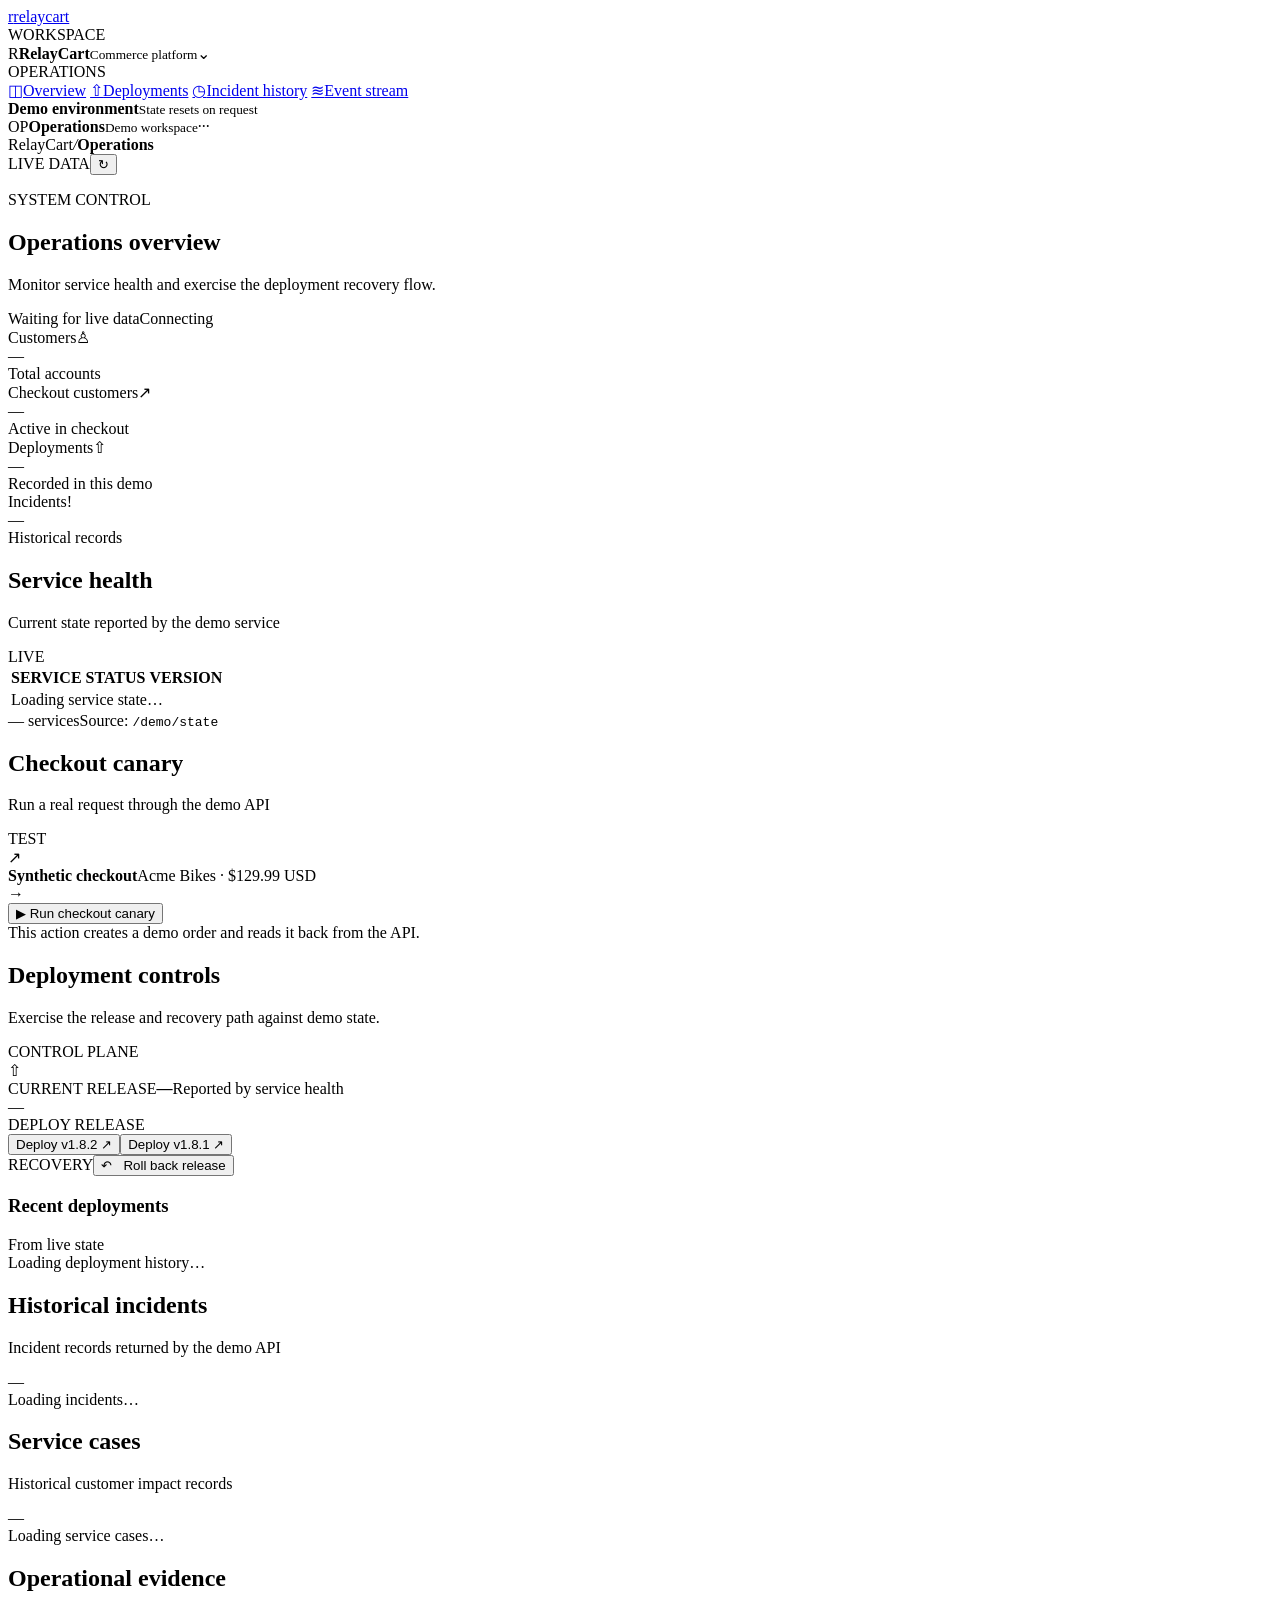
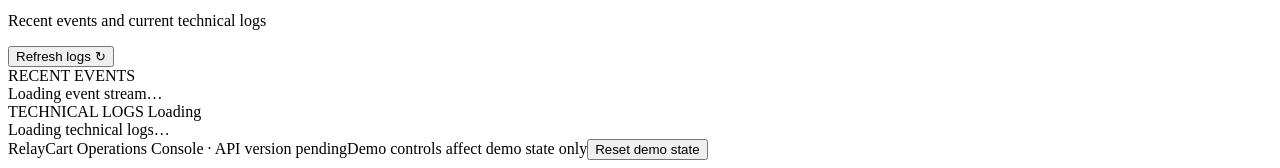
==== app/static/index.html @ 21f9b692 "Build RelayCart Phase 1 demo world" ====
<!doctype html>
<html lang="en">
<head>
  <meta charset="utf-8">
  <meta name="viewport" content="width=device-width, initial-scale=1">
  <meta name="theme-color" content="#f5f6f8">
  <title>RelayCart · Operations</title>
  <link rel="stylesheet" href="/static/styles.css">
  <script src="/static/app.js" defer></script>
</head>
<body>
  <div class="shell">
    <aside class="sidebar" aria-label="Main navigation">
      <a class="wordmark" href="/" aria-label="RelayCart home"><span class="logo">r</span><span>relaycart</span></a>
      <div class="workspace-label">WORKSPACE</div>
      <div class="workspace"><span class="workspace-icon">R</span><span><b>RelayCart</b><small>Commerce platform</small></span><span class="chevron">⌄</span></div>
      <div class="nav-label">OPERATIONS</div>
      <a class="nav-item active" href="#overview"><span class="nav-icon">◫</span>Overview</a>
      <a class="nav-item" href="#deployments"><span class="nav-icon">⇧</span>Deployments</a>
      <a class="nav-item" href="#history"><span class="nav-icon">◷</span>Incident history</a>
      <a class="nav-item" href="#evidence"><span class="nav-icon">≋</span>Event stream</a>
      <div class="sidebar-bottom">
        <div class="environment"><span class="env-dot"></span><span><b>Demo environment</b><small>State resets on request</small></span></div>
        <div class="user"><span class="avatar">OP</span><span><b>Operations</b><small>Demo workspace</small></span><span class="more">···</span></div>
      </div>
    </aside>

    <main class="main" id="overview">
      <header class="topbar">
        <div class="breadcrumbs"><span>RelayCart</span><i>/</i><b>Operations</b></div>
        <div class="top-actions"><span class="live-label"><span class="pulse"></span> LIVE DATA</span><button class="icon-button" id="refresh-button" title="Refresh data" aria-label="Refresh data">↻</button></div>
      </header>

      <div class="page-wrap">
        <section class="page-heading">
          <div><p class="eyebrow">SYSTEM CONTROL</p><h1>Operations overview</h1><p class="subheading">Monitor service health and exercise the deployment recovery flow.</p></div>
          <div class="heading-right"><span class="updated" id="updated-at">Waiting for live data</span><span class="overall-status" id="overall-status"><span class="status-dot"></span><span>Connecting</span></span></div>
        </section>

        <div class="alert error-banner hidden" id="load-error" role="alert"></div>

        <section class="metric-grid" aria-label="Platform metrics">
          <article class="metric-card"><div class="metric-top"><span>Customers</span><span class="metric-icon lavender">♙</span></div><div class="metric-value" id="count-customers">—</div><div class="metric-foot">Total accounts</div></article>
          <article class="metric-card"><div class="metric-top"><span>Checkout customers</span><span class="metric-icon mint">↗</span></div><div class="metric-value" id="count-checkout">—</div><div class="metric-foot">Active in checkout</div></article>
          <article class="metric-card"><div class="metric-top"><span>Deployments</span><span class="metric-icon blue">⇧</span></div><div class="metric-value" id="count-deployments">—</div><div class="metric-foot">Recorded in this demo</div></article>
          <article class="metric-card"><div class="metric-top"><span>Incidents</span><span class="metric-icon amber">!</span></div><div class="metric-value" id="count-incidents">—</div><div class="metric-foot">Historical records</div></article>
        </section>

        <section class="content-grid">
          <article class="panel service-panel">
            <div class="panel-heading"><div><h2>Service health</h2><p>Current state reported by the demo service</p></div><span class="tiny-live"><span class="pulse"></span>LIVE</span></div>
            <div class="table-scroll"><table class="service-table"><thead><tr><th>SERVICE</th><th>STATUS</th><th>VERSION</th></tr></thead><tbody id="services-body"><tr><td colspan="3" class="empty-cell">Loading service state…</td></tr></tbody></table></div>
            <div class="service-foot"><span id="service-count">— services</span><span>Source: <code>/demo/state</code></span></div>
          </article>

          <article class="panel checkout-panel">
            <div class="panel-heading"><div><h2>Checkout canary</h2><p>Run a real request through the demo API</p></div><span class="canary-mark">TEST</span></div>
            <div class="canary-visual"><div class="canary-check">↗</div><div><b>Synthetic checkout</b><span>Acme Bikes · $129.99 USD</span></div><span class="canary-arrow">→</span></div>
            <button class="button button-primary full-button" id="checkout-button"><span class="button-symbol">▶</span> Run checkout canary</button>
            <div class="checkout-result hidden" id="checkout-result" aria-live="polite"></div>
            <div class="muted-note">This action creates a demo order and reads it back from the API.</div>
          </article>
        </section>

        <section class="panel deploy-panel" id="deployments">
          <div class="panel-heading deploy-heading"><div><h2>Deployment controls</h2><p>Exercise the release and recovery path against demo state.</p></div><span class="control-badge">CONTROL PLANE</span></div>
          <div class="deploy-body">
            <div class="release-card"><div class="release-icon">⇧</div><div class="release-copy"><span class="field-label">CURRENT RELEASE</span><strong id="current-version">—</strong><span class="release-caption" id="current-release-caption">Reported by service health</span></div><span class="release-status" id="release-status">—</span></div>
            <div class="release-actions"><div class="action-group"><span class="field-label">DEPLOY RELEASE</span><div class="button-row"><button class="button button-secondary" id="deploy-182">Deploy v1.8.2 <span>↗</span></button><button class="button button-secondary" id="deploy-181">Deploy v1.8.1 <span>↗</span></button></div></div><div class="action-group rollback-group"><span class="field-label">RECOVERY</span><button class="button button-secondary" id="rollback-button">↶ &nbsp; Roll back release</button></div></div>
          </div>
          <div class="operation-message hidden" id="operation-message" role="status" aria-live="polite"></div>
          <div class="deployment-list"><div class="list-heading"><h3>Recent deployments</h3><span id="deployment-count">From live state</span></div><div id="deployments-list" class="compact-list"><div class="empty-row">Loading deployment history…</div></div></div>
        </section>

        <section class="history-grid" id="history">
          <article class="panel history-panel"><div class="panel-heading"><div><h2>Historical incidents</h2><p>Incident records returned by the demo API</p></div><span class="history-count" id="incident-count">—</span></div><div class="history-list" id="incidents-list"><div class="empty-row">Loading incidents…</div></div></article>
          <article class="panel history-panel"><div class="panel-heading"><div><h2>Service cases</h2><p>Historical customer impact records</p></div><span class="history-count" id="case-count">—</span></div><div class="history-list" id="cases-list"><div class="empty-row">Loading service cases…</div></div></article>
        </section>

        <section class="panel evidence-panel" id="evidence">
          <div class="panel-heading"><div><h2>Operational evidence</h2><p>Recent events and current technical logs</p></div><button class="text-button" id="logs-refresh">Refresh logs ↻</button></div>
          <div class="evidence-grid"><div><div class="evidence-title"><span class="evidence-dot mint-dot"></span>RECENT EVENTS</div><div id="events-list" class="event-list"><div class="empty-row">Loading event stream…</div></div></div><div><div class="evidence-title"><span class="evidence-dot blue-dot"></span>TECHNICAL LOGS <span class="log-live" id="logs-state">Loading</span></div><div id="logs-list" class="log-list"><div class="empty-row">Loading technical logs…</div></div></div></div>
        </section>

        <footer class="page-footer"><span>RelayCart Operations Console <span class="footer-sep">·</span> <span id="service-version">API version pending</span></span><span>Demo controls affect demo state only</span><button class="reset-button" id="reset-button">Reset demo state</button></footer>
      </div>
    </main>
  </div>
  <div class="toast-region" id="toast-region" aria-live="polite" aria-atomic="true"></div>
</body>
</html>
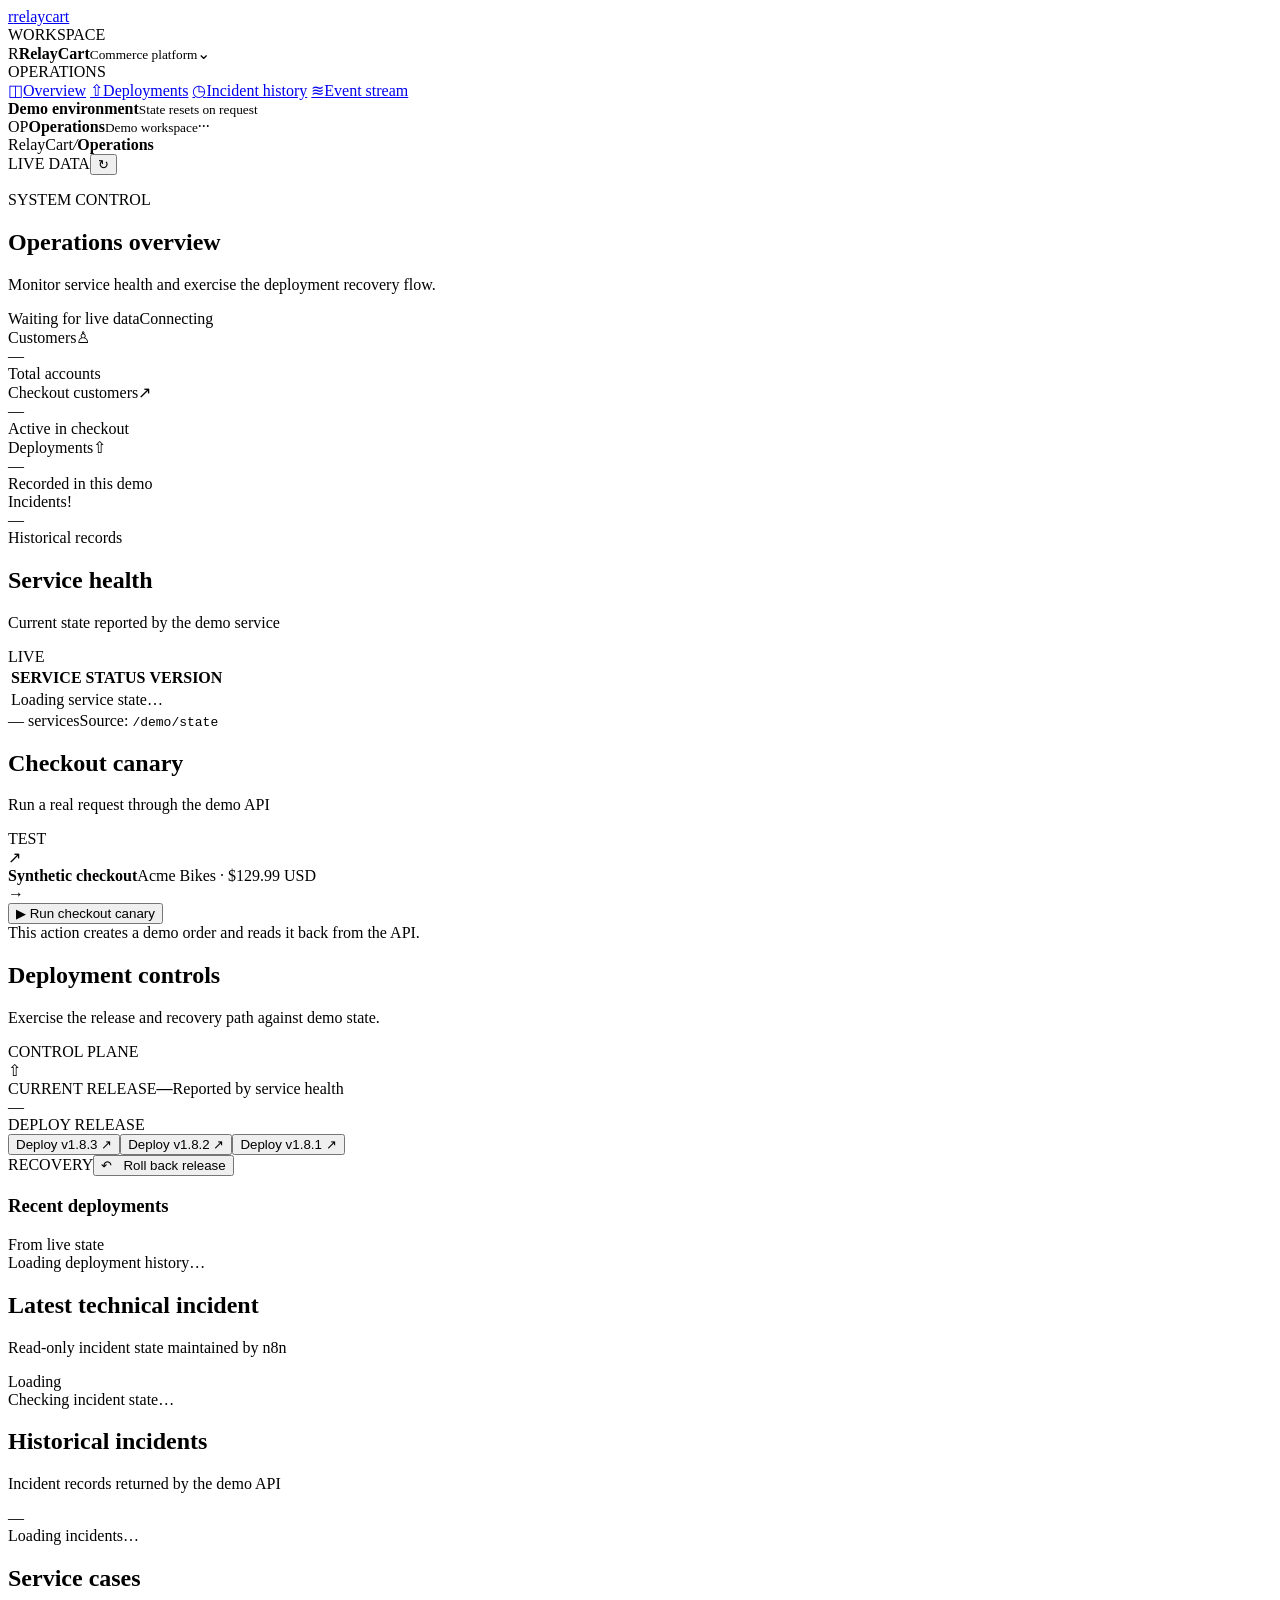
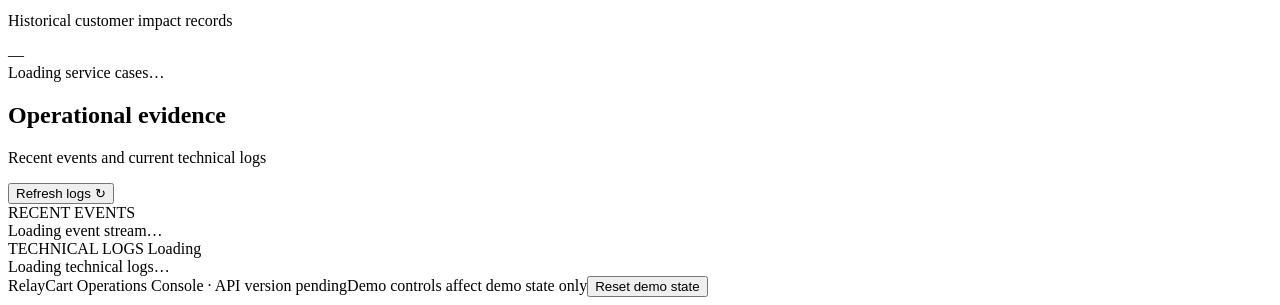
==== commit c0daa897: "Build n8n incident response and verified recovery paths" ====
--- a/app/static/index.html
+++ b/app/static/index.html
@@ -66,10 +66,15 @@
           <div class="panel-heading deploy-heading"><div><h2>Deployment controls</h2><p>Exercise the release and recovery path against demo state.</p></div><span class="control-badge">CONTROL PLANE</span></div>
           <div class="deploy-body">
             <div class="release-card"><div class="release-icon">⇧</div><div class="release-copy"><span class="field-label">CURRENT RELEASE</span><strong id="current-version">—</strong><span class="release-caption" id="current-release-caption">Reported by service health</span></div><span class="release-status" id="release-status">—</span></div>
-            <div class="release-actions"><div class="action-group"><span class="field-label">DEPLOY RELEASE</span><div class="button-row"><button class="button button-secondary" id="deploy-182">Deploy v1.8.2 <span>↗</span></button><button class="button button-secondary" id="deploy-181">Deploy v1.8.1 <span>↗</span></button></div></div><div class="action-group rollback-group"><span class="field-label">RECOVERY</span><button class="button button-secondary" id="rollback-button">↶ &nbsp; Roll back release</button></div></div>
+            <div class="release-actions"><div class="action-group"><span class="field-label">DEPLOY RELEASE</span><div class="button-row"><button class="button button-secondary" id="deploy-183">Deploy v1.8.3 <span>↗</span></button><button class="button button-secondary" id="deploy-182">Deploy v1.8.2 <span>↗</span></button><button class="button button-secondary" id="deploy-181">Deploy v1.8.1 <span>↗</span></button></div></div><div class="action-group rollback-group"><span class="field-label">RECOVERY</span><button class="button button-secondary" id="rollback-button">↶ &nbsp; Roll back release</button></div></div>
           </div>
           <div class="operation-message hidden" id="operation-message" role="status" aria-live="polite"></div>
           <div class="deployment-list"><div class="list-heading"><h3>Recent deployments</h3><span id="deployment-count">From live state</span></div><div id="deployments-list" class="compact-list"><div class="empty-row">Loading deployment history…</div></div></div>
+        </section>
+
+        <section class="panel live-incident-panel" id="live-incident-panel">
+          <div class="panel-heading"><div><h2>Latest technical incident</h2><p>Read-only incident state maintained by n8n</p></div><span class="history-count" id="live-incident-state">Loading</span></div>
+          <div id="live-incident" class="live-incident-content"><div class="empty-row">Checking incident state…</div></div>
         </section>
 
         <section class="history-grid" id="history">
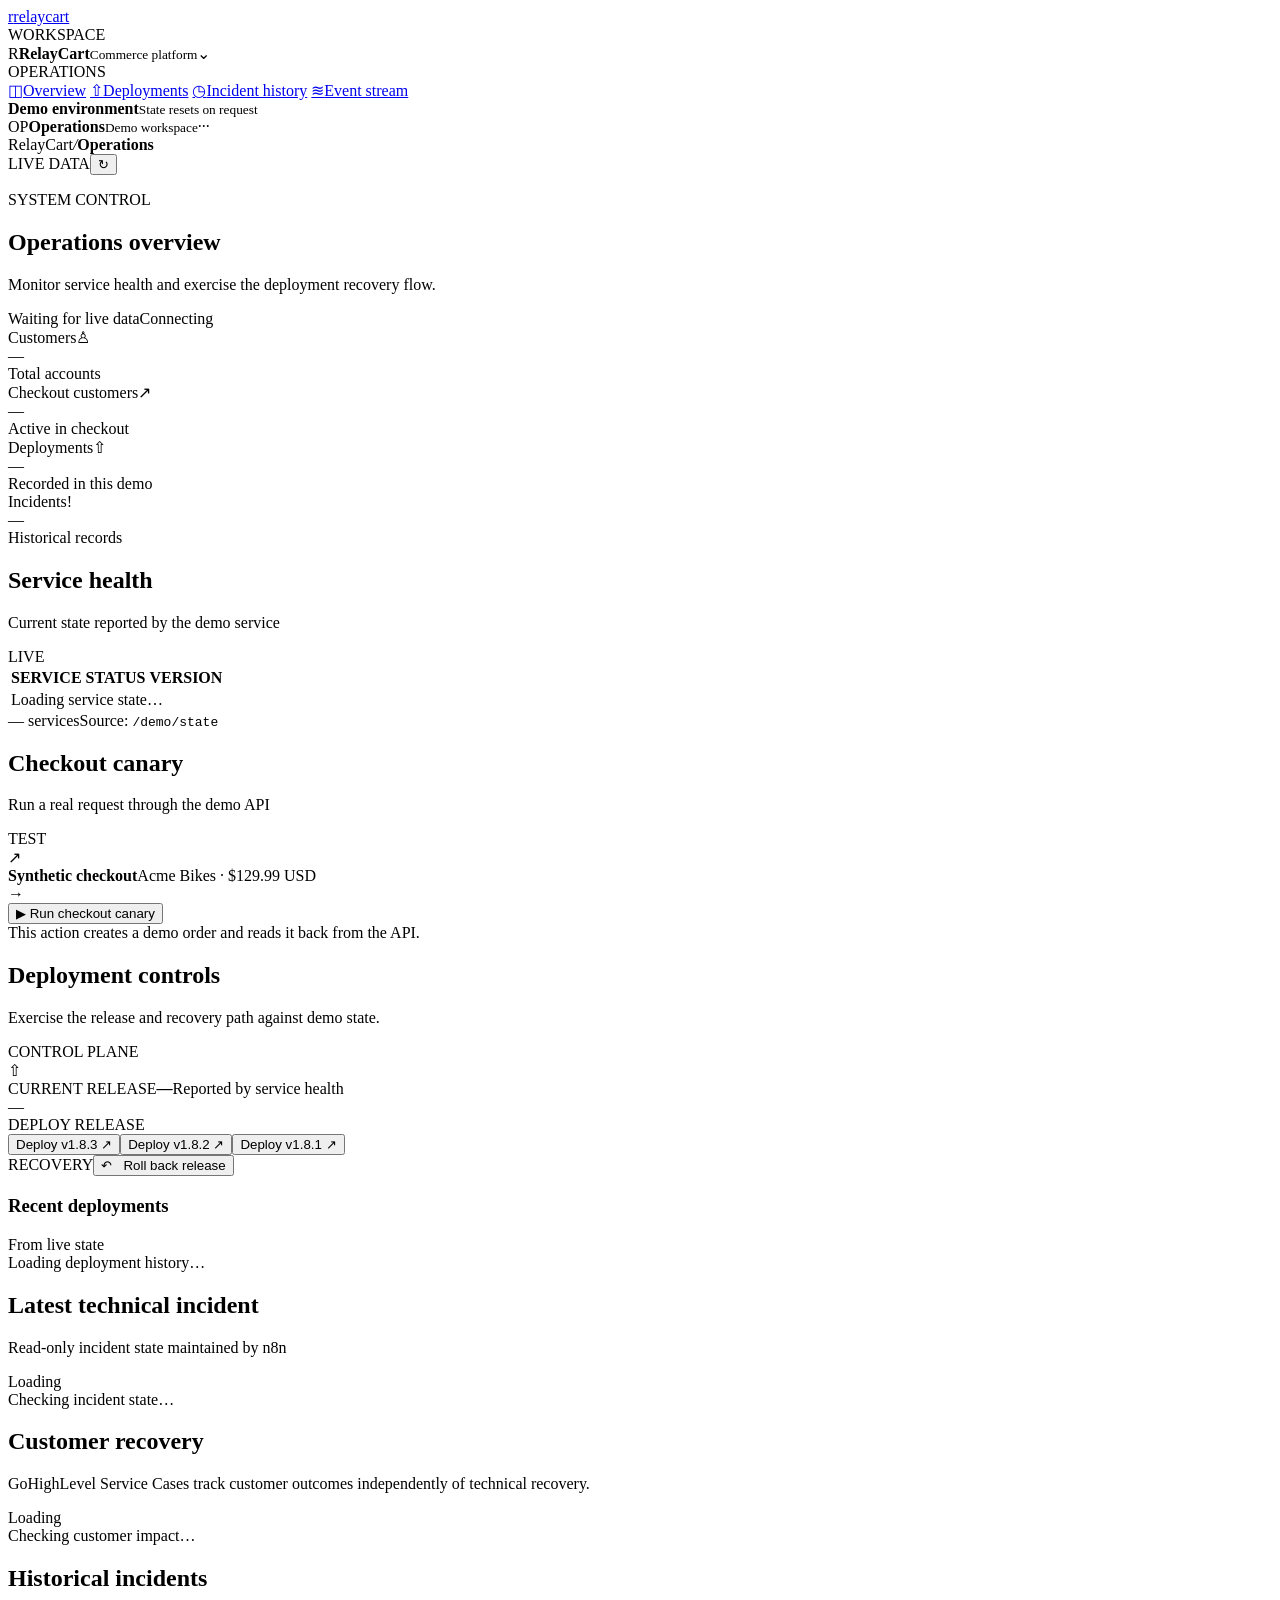
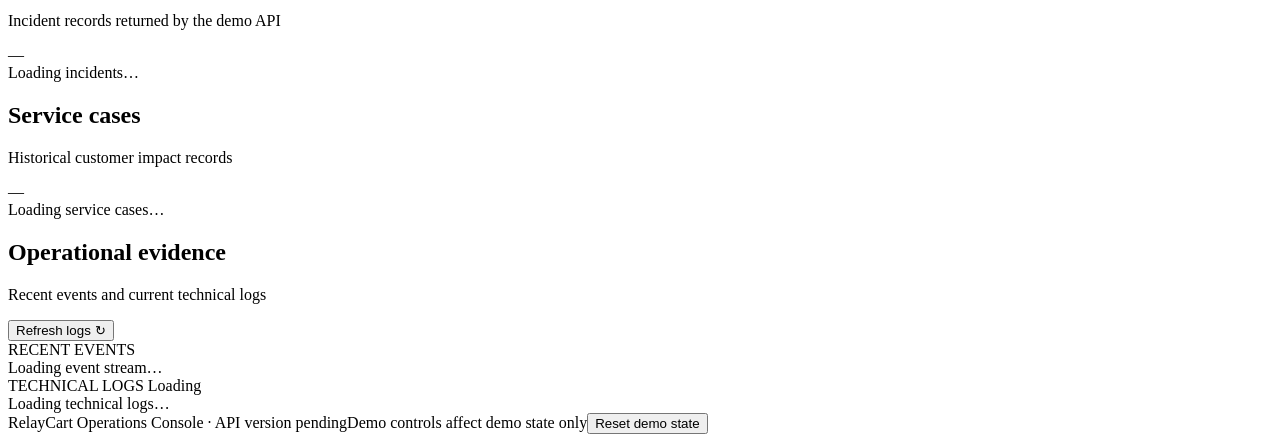
==== commit 60407ffb: "Build RelayCart GHL customer operations" ====
--- a/app/static/index.html
+++ b/app/static/index.html
@@ -77,6 +77,12 @@
           <div id="live-incident" class="live-incident-content"><div class="empty-row">Checking incident state…</div></div>
         </section>
 
+        <section class="panel customer-recovery-panel" id="customer-recovery-panel">
+          <div class="panel-heading"><div><h2>Customer recovery</h2><p>GoHighLevel Service Cases track customer outcomes independently of technical recovery.</p></div><span class="history-count" id="customer-recovery-state">Loading</span></div>
+          <div class="customer-recovery-metrics" id="customer-recovery-metrics"></div>
+          <div class="customer-recovery-list" id="customer-recovery-list"><div class="empty-row">Checking customer impact…</div></div>
+        </section>
+
         <section class="history-grid" id="history">
           <article class="panel history-panel"><div class="panel-heading"><div><h2>Historical incidents</h2><p>Incident records returned by the demo API</p></div><span class="history-count" id="incident-count">—</span></div><div class="history-list" id="incidents-list"><div class="empty-row">Loading incidents…</div></div></article>
           <article class="panel history-panel"><div class="panel-heading"><div><h2>Service cases</h2><p>Historical customer impact records</p></div><span class="history-count" id="case-count">—</span></div><div class="history-list" id="cases-list"><div class="empty-row">Loading service cases…</div></div></article>
